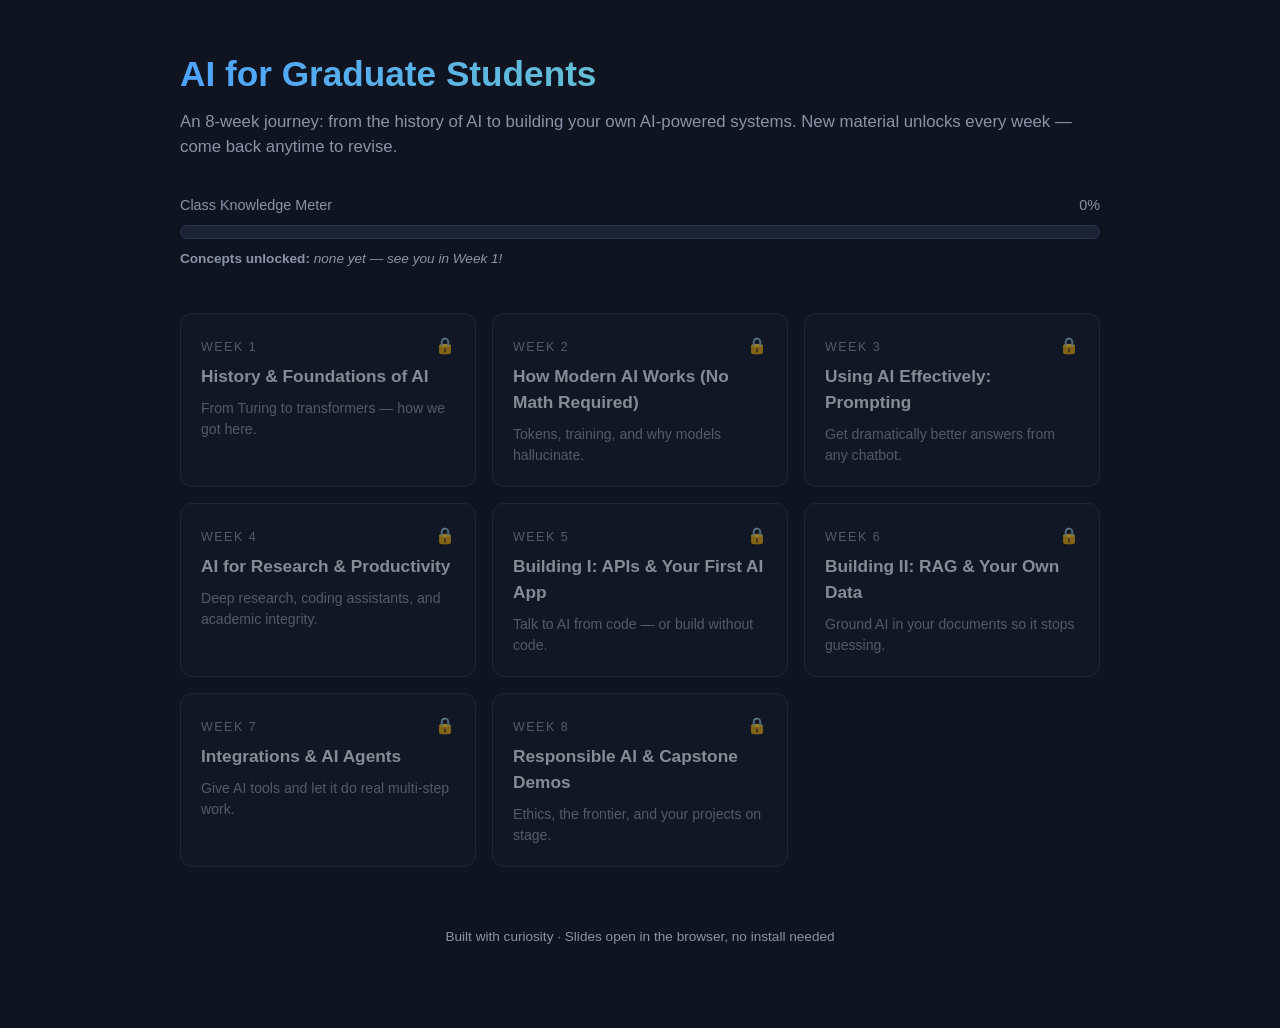
==== index.html @ 21fd72be "Course site scaffold" ====
<!DOCTYPE html>
<html lang="en">
<head>
<meta charset="utf-8">
<meta name="viewport" content="width=device-width, initial-scale=1">
<title>AI for Graduate Students — 8-Week Course</title>
<style>
  :root {
    --bg: #0f1420;
    --card: #1a2233;
    --card-locked: #141a28;
    --accent: #4da3ff;
    --accent2: #7ee0a3;
    --text: #e8edf5;
    --muted: #8a94a8;
    --border: #2a3450;
  }
  * { box-sizing: border-box; margin: 0; padding: 0; }
  body {
    background: var(--bg);
    color: var(--text);
    font-family: -apple-system, "Segoe UI", Roboto, Helvetica, Arial, sans-serif;
    line-height: 1.5;
  }
  .wrap { max-width: 960px; margin: 0 auto; padding: 48px 20px 80px; }
  header h1 {
    font-size: 2.2rem;
    background: linear-gradient(90deg, var(--accent), var(--accent2));
    -webkit-background-clip: text;
    background-clip: text;
    color: transparent;
  }
  header p.sub { color: var(--muted); margin-top: 8px; font-size: 1.05rem; }

  /* Knowledge meter */
  .meter-block { margin: 36px 0 44px; }
  .meter-label { display: flex; justify-content: space-between; font-size: .9rem; color: var(--muted); margin-bottom: 8px; }
  .meter { height: 14px; background: var(--card); border: 1px solid var(--border); border-radius: 7px; overflow: hidden; }
  .meter-fill {
    height: 100%; width: 0%;
    background: linear-gradient(90deg, var(--accent), var(--accent2));
    border-radius: 7px;
    transition: width 1.2s ease;
  }
  .concepts { margin-top: 10px; font-size: .85rem; color: var(--muted); }
  .concepts span { display: inline-block; background: var(--card); border: 1px solid var(--border); border-radius: 12px; padding: 2px 10px; margin: 3px 4px 0 0; color: var(--accent2); }

  /* Week cards */
  .grid { display: grid; grid-template-columns: repeat(auto-fill, minmax(280px, 1fr)); gap: 16px; }
  .card {
    display: block; text-decoration: none; color: inherit;
    background: var(--card); border: 1px solid var(--border);
    border-radius: 12px; padding: 20px; transition: transform .15s ease, border-color .15s ease;
  }
  a.card:hover { transform: translateY(-3px); border-color: var(--accent); }
  .card .wk { font-size: .78rem; letter-spacing: .12em; text-transform: uppercase; color: var(--accent); }
  .card h3 { margin: 6px 0 8px; font-size: 1.08rem; }
  .card p { font-size: .88rem; color: var(--muted); }
  .card.locked { background: var(--card-locked); opacity: .55; cursor: default; }
  .card.locked .wk { color: var(--muted); }
  .card.locked .lock { float: right; }

  footer { margin-top: 60px; color: var(--muted); font-size: .85rem; text-align: center; }
</style>
</head>
<body>
<div class="wrap">
  <header>
    <h1>AI for Graduate Students</h1>
    <p class="sub">An 8-week journey: from the history of AI to building your own AI-powered systems. New material unlocks every week — come back anytime to revise.</p>
  </header>

  <section class="meter-block">
    <div class="meter-label"><span>Class Knowledge Meter</span><span id="meter-pct">0%</span></div>
    <div class="meter"><div class="meter-fill" id="meter-fill"></div></div>
    <div class="concepts" id="concepts"><strong>Concepts unlocked:</strong> <em id="no-concepts">none yet — see you in Week 1!</em></div>
  </section>

  <section class="grid" id="weeks"></section>

  <footer>Built with curiosity · Slides open in the browser, no install needed</footer>
</div>

<script>
/* ====== EDIT THIS LINE ON EACH RELEASE DAY ====== */
const RELEASED_WEEKS = 0;
/* ================================================ */

const WEEKS = [
  { n: 1, title: "History & Foundations of AI",
    desc: "From Turing to transformers — how we got here.",
    concepts: ["AI vs ML vs DL", "AI winters", "Transformers"] },
  { n: 2, title: "How Modern AI Works (No Math Required)",
    desc: "Tokens, training, and why models hallucinate.",
    concepts: ["Tokens", "Embeddings", "Hallucination"] },
  { n: 3, title: "Using AI Effectively: Prompting",
    desc: "Get dramatically better answers from any chatbot.",
    concepts: ["Prompting", "Few-shot", "Chain-of-thought"] },
  { n: 4, title: "AI for Research & Productivity",
    desc: "Deep research, coding assistants, and academic integrity.",
    concepts: ["Deep research", "AI coding", "Verification"] },
  { n: 5, title: "Building I: APIs & Your First AI App",
    desc: "Talk to AI from code — or build without code.",
    concepts: ["APIs", "System prompts", "Structured output"] },
  { n: 6, title: "Building II: RAG & Your Own Data",
    desc: "Ground AI in your documents so it stops guessing.",
    concepts: ["RAG", "Vector search", "Grounding"] },
  { n: 7, title: "Integrations & AI Agents",
    desc: "Give AI tools and let it do real multi-step work.",
    concepts: ["Agents", "Tool use", "MCP"] },
  { n: 8, title: "Responsible AI & Capstone Demos",
    desc: "Ethics, the frontier, and your projects on stage.",
    concepts: ["AI safety", "Bias & fairness", "What's next"] },
];

const grid = document.getElementById("weeks");
WEEKS.forEach(w => {
  const released = w.n <= RELEASED_WEEKS;
  const el = document.createElement(released ? "a" : "div");
  el.className = "card" + (released ? "" : " locked");
  if (released) el.href = `weeks/week${w.n}/`;
  el.innerHTML = `<span class="wk">Week ${w.n}</span>${released ? "" : '<span class="lock">🔒</span>'}
    <h3>${w.title}</h3><p>${w.desc}</p>`;
  grid.appendChild(el);
});

/* knowledge meter */
const pct = Math.round((RELEASED_WEEKS / WEEKS.length) * 100);
document.getElementById("meter-pct").textContent = pct + "%";
requestAnimationFrame(() =>
  requestAnimationFrame(() => document.getElementById("meter-fill").style.width = pct + "%"));

if (RELEASED_WEEKS > 0) {
  const unlocked = WEEKS.slice(0, RELEASED_WEEKS).flatMap(w => w.concepts);
  const c = document.getElementById("concepts");
  c.innerHTML = "<strong>Concepts unlocked:</strong> " + unlocked.map(x => `<span>${x}</span>`).join("");
}
</script>
</body>
</html>
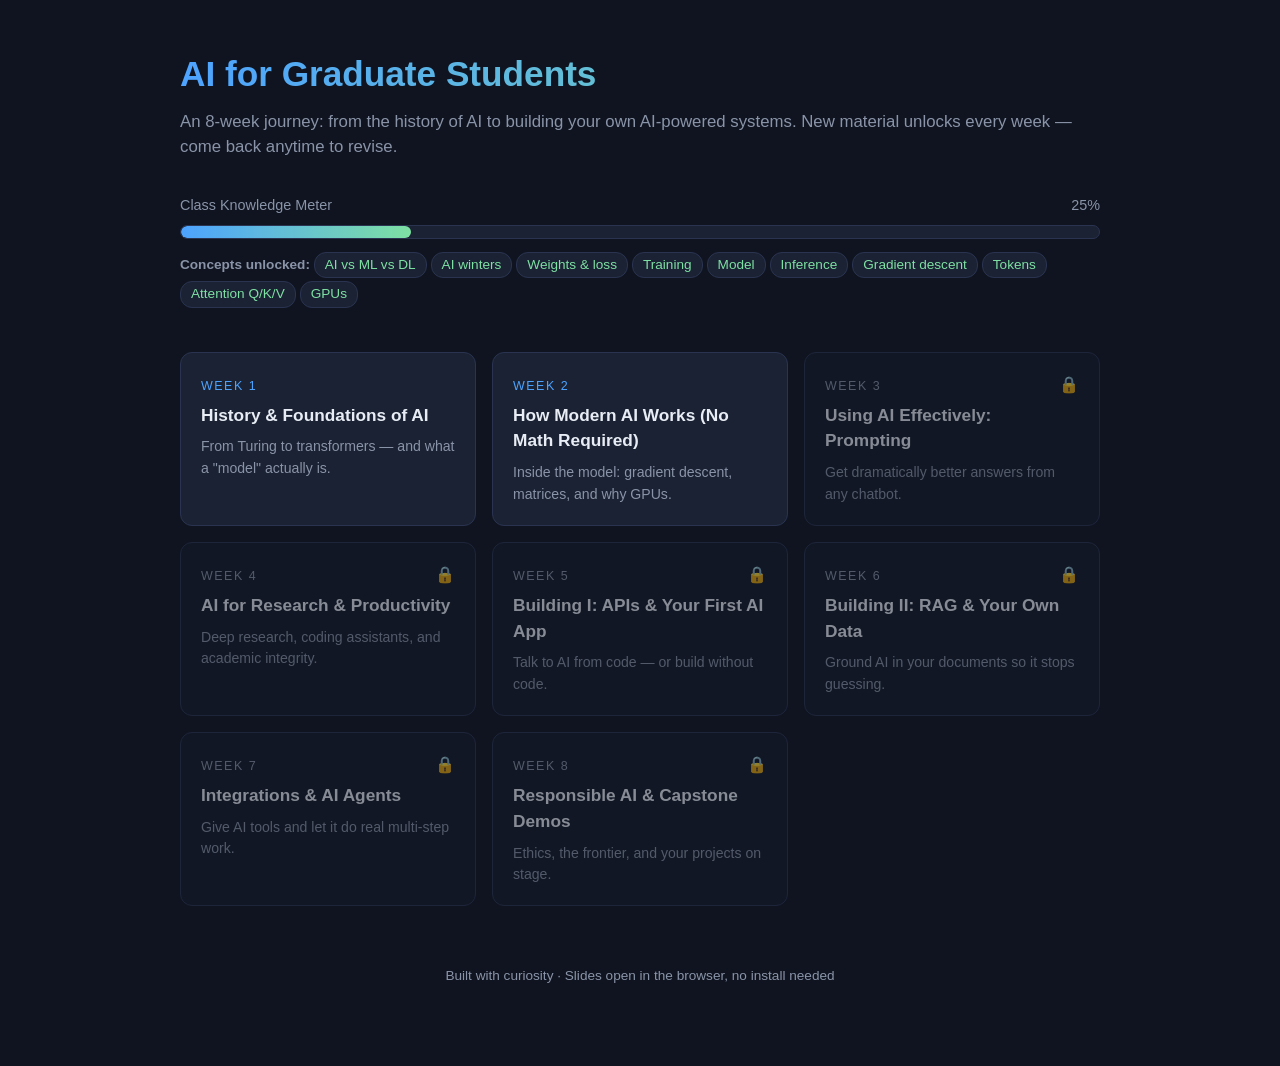
==== commit a70b1563: "Add word cloud; wire into Week 1 and Week 2 chat waterfalls" ====
--- a/index.html
+++ b/index.html
@@ -83,16 +83,16 @@
 
 <script>
 /* ====== EDIT THIS LINE ON EACH RELEASE DAY ====== */
-const RELEASED_WEEKS = 0;
+const RELEASED_WEEKS = 2;
 /* ================================================ */
 
 const WEEKS = [
   { n: 1, title: "History & Foundations of AI",
-    desc: "From Turing to transformers — how we got here.",
-    concepts: ["AI vs ML vs DL", "AI winters", "Transformers"] },
+    desc: "From Turing to transformers — and what a \"model\" actually is.",
+    concepts: ["AI vs ML vs DL", "AI winters", "Weights & loss", "Training", "Model", "Inference"] },
   { n: 2, title: "How Modern AI Works (No Math Required)",
-    desc: "Tokens, training, and why models hallucinate.",
-    concepts: ["Tokens", "Embeddings", "Hallucination"] },
+    desc: "Inside the model: gradient descent, matrices, and why GPUs.",
+    concepts: ["Gradient descent", "Tokens", "Attention Q/K/V", "GPUs"] },
   { n: 3, title: "Using AI Effectively: Prompting",
     desc: "Get dramatically better answers from any chatbot.",
     concepts: ["Prompting", "Few-shot", "Chain-of-thought"] },
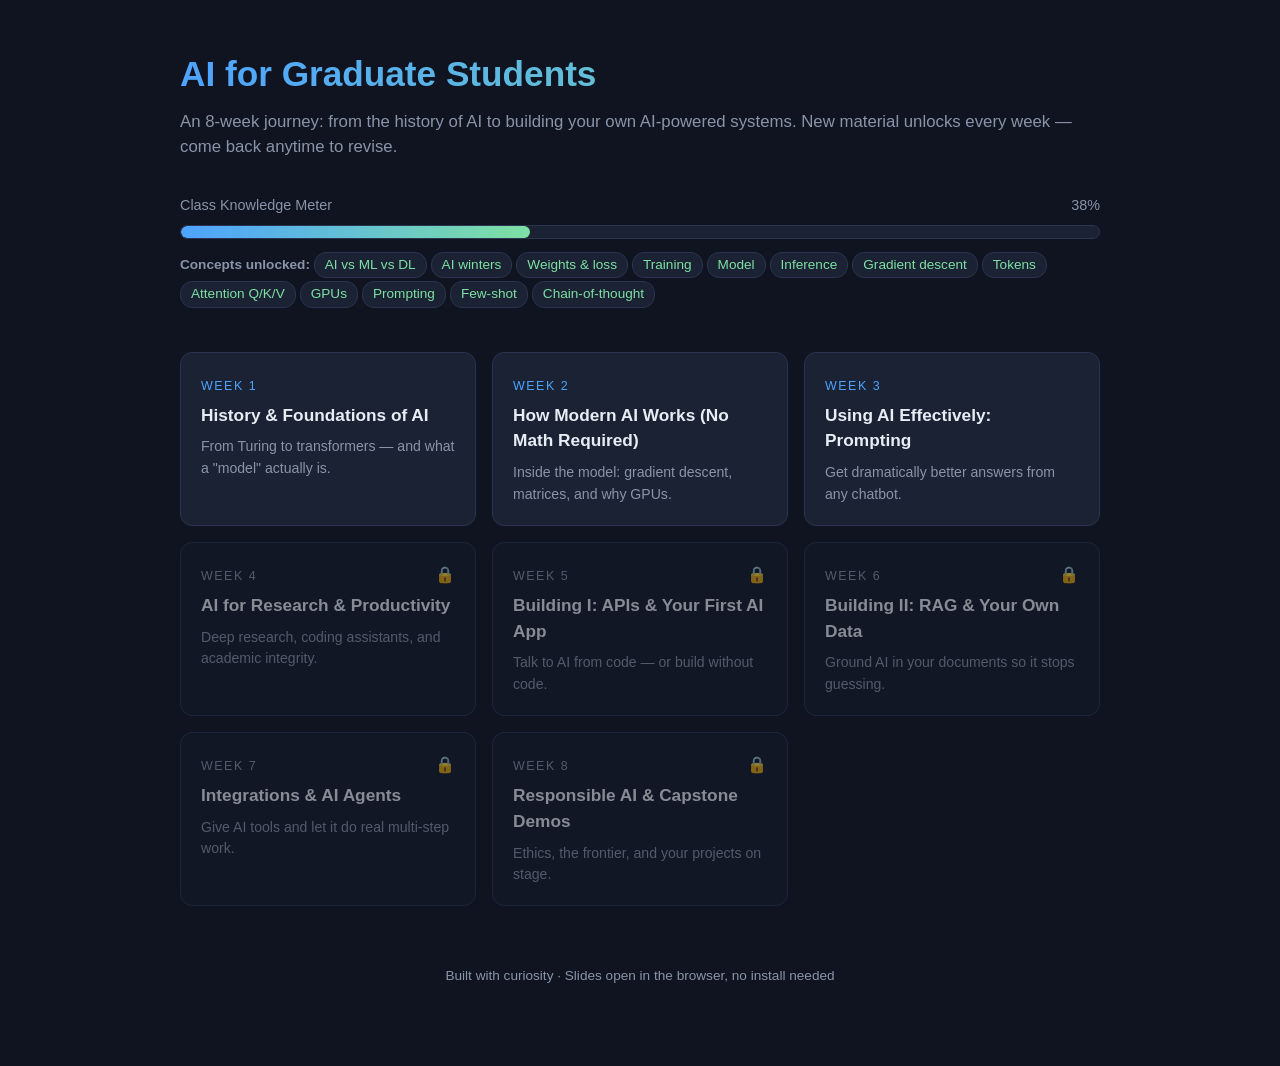
==== commit 5dbf2f4b: "Release Week 3: prompting, temperature, hallucination; word cloud; landing page" ====
--- a/index.html
+++ b/index.html
@@ -83,7 +83,7 @@
 
 <script>
 /* ====== EDIT THIS LINE ON EACH RELEASE DAY ====== */
-const RELEASED_WEEKS = 2;
+const RELEASED_WEEKS = 3;
 /* ================================================ */
 
 const WEEKS = [
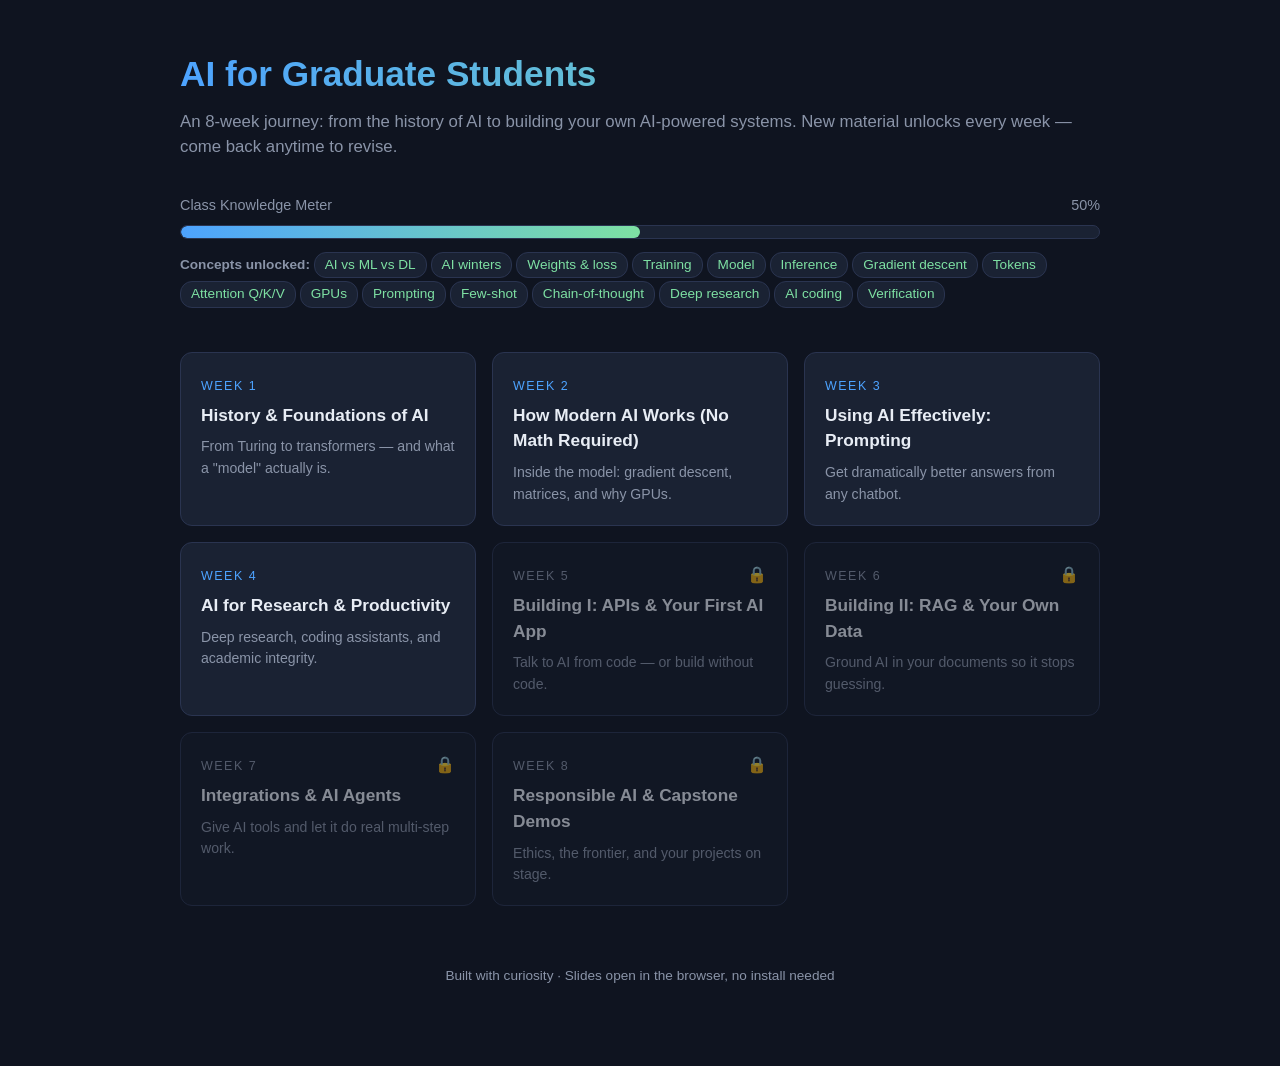
==== commit 7980d40d: "Release Week 4: research & study, skills, capstone launch; restore Week 3" ====
--- a/index.html
+++ b/index.html
@@ -83,7 +83,7 @@
 
 <script>
 /* ====== EDIT THIS LINE ON EACH RELEASE DAY ====== */
-const RELEASED_WEEKS = 3;
+const RELEASED_WEEKS = 4;
 /* ================================================ */
 
 const WEEKS = [
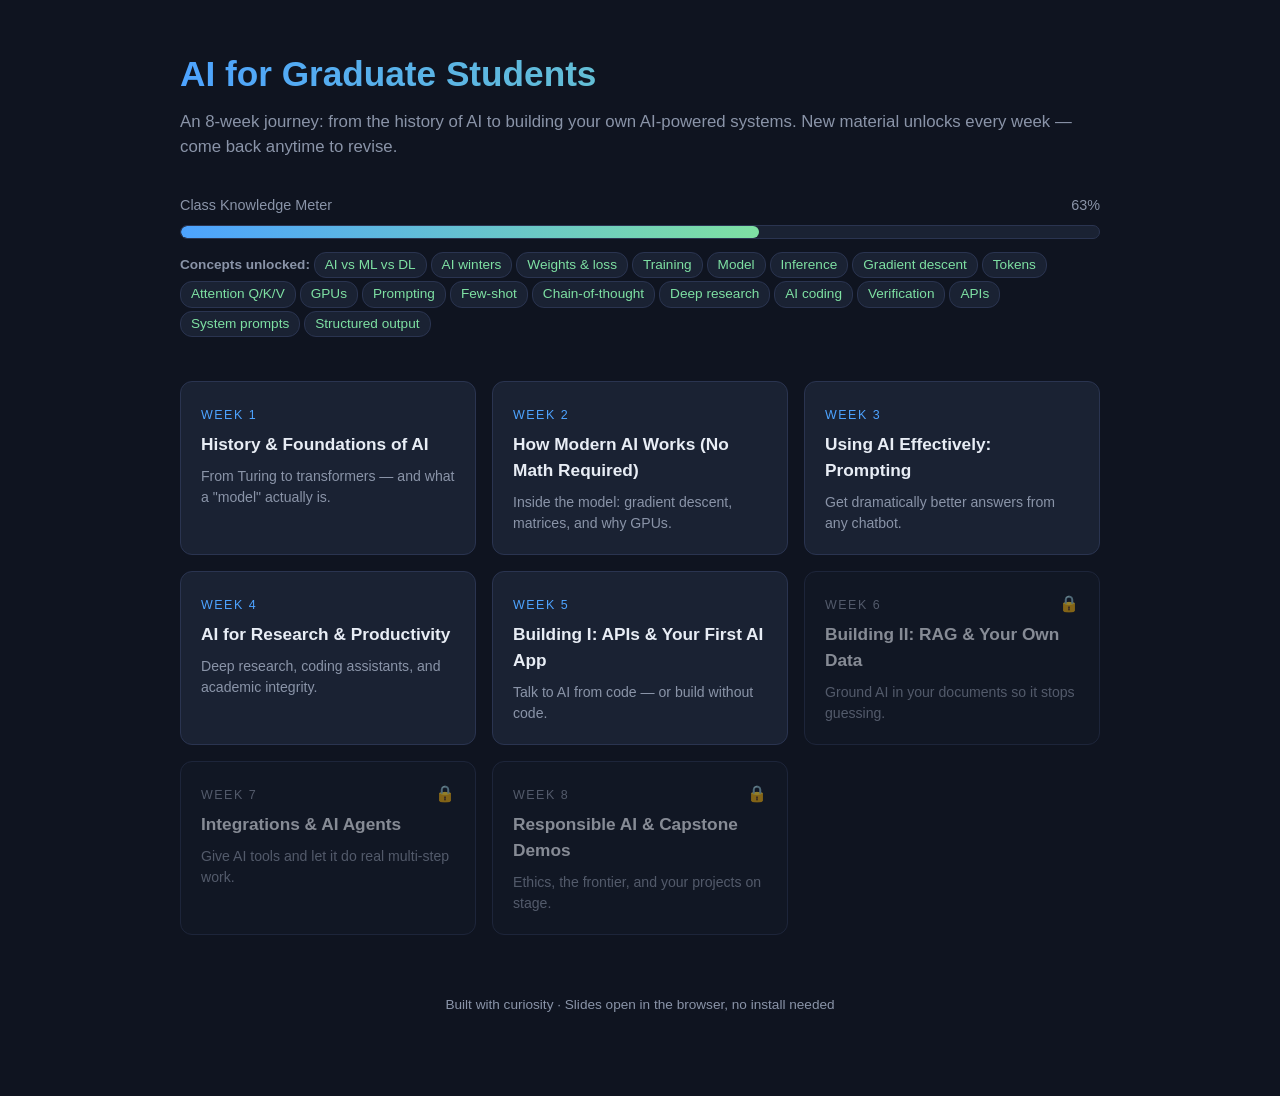
==== commit 750e3274: "Release Week 5: hands-on build, Colab notebook" ====
--- a/index.html
+++ b/index.html
@@ -83,7 +83,7 @@
 
 <script>
 /* ====== EDIT THIS LINE ON EACH RELEASE DAY ====== */
-const RELEASED_WEEKS = 4;
+const RELEASED_WEEKS = 5;
 /* ================================================ */
 
 const WEEKS = [
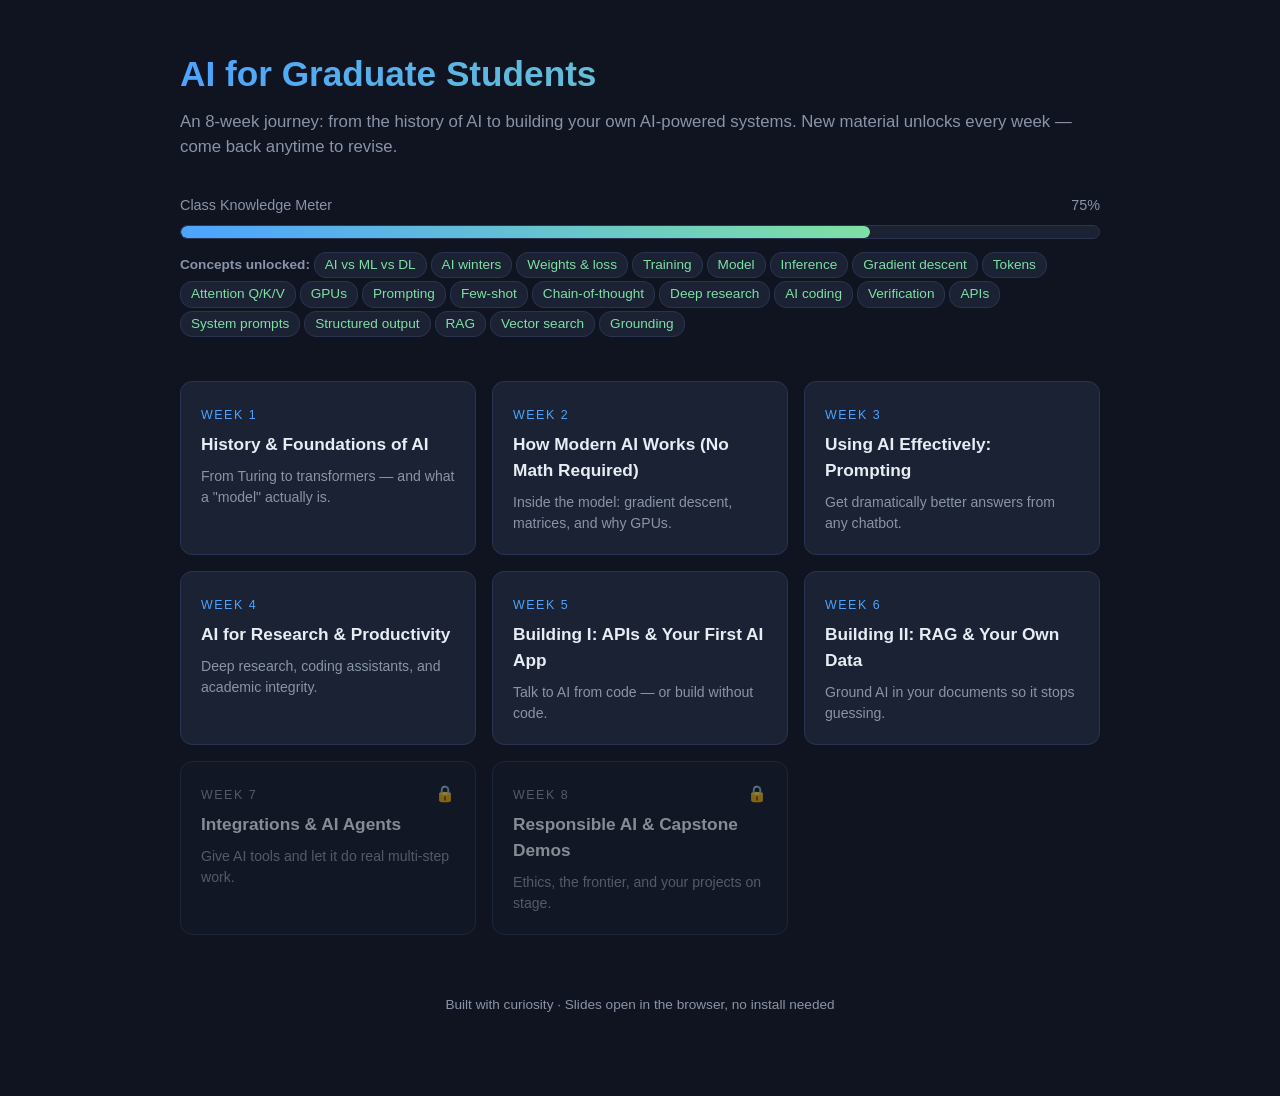
==== commit 10659d6c: "Release Week 6: RAG and your own data" ====
--- a/index.html
+++ b/index.html
@@ -83,7 +83,7 @@
 
 <script>
 /* ====== EDIT THIS LINE ON EACH RELEASE DAY ====== */
-const RELEASED_WEEKS = 5;
+const RELEASED_WEEKS = 6;
 /* ================================================ */
 
 const WEEKS = [
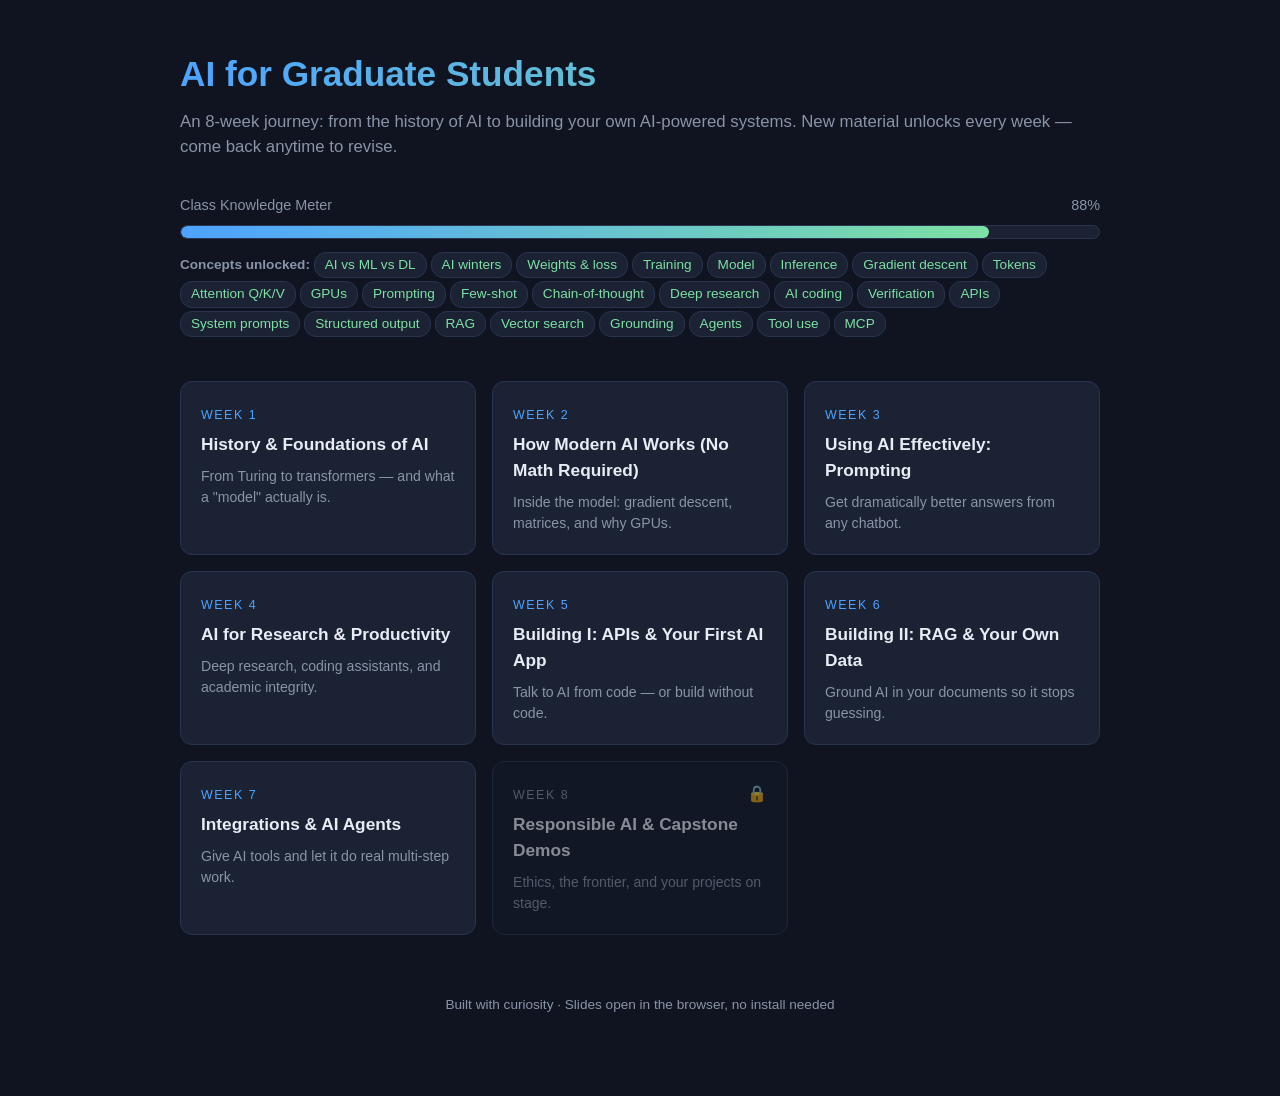
==== commit e174a457: "Release Week 7: agents, MCP, n8n" ====
--- a/index.html
+++ b/index.html
@@ -83,7 +83,7 @@
 
 <script>
 /* ====== EDIT THIS LINE ON EACH RELEASE DAY ====== */
-const RELEASED_WEEKS = 6;
+const RELEASED_WEEKS = 7;
 /* ================================================ */
 
 const WEEKS = [
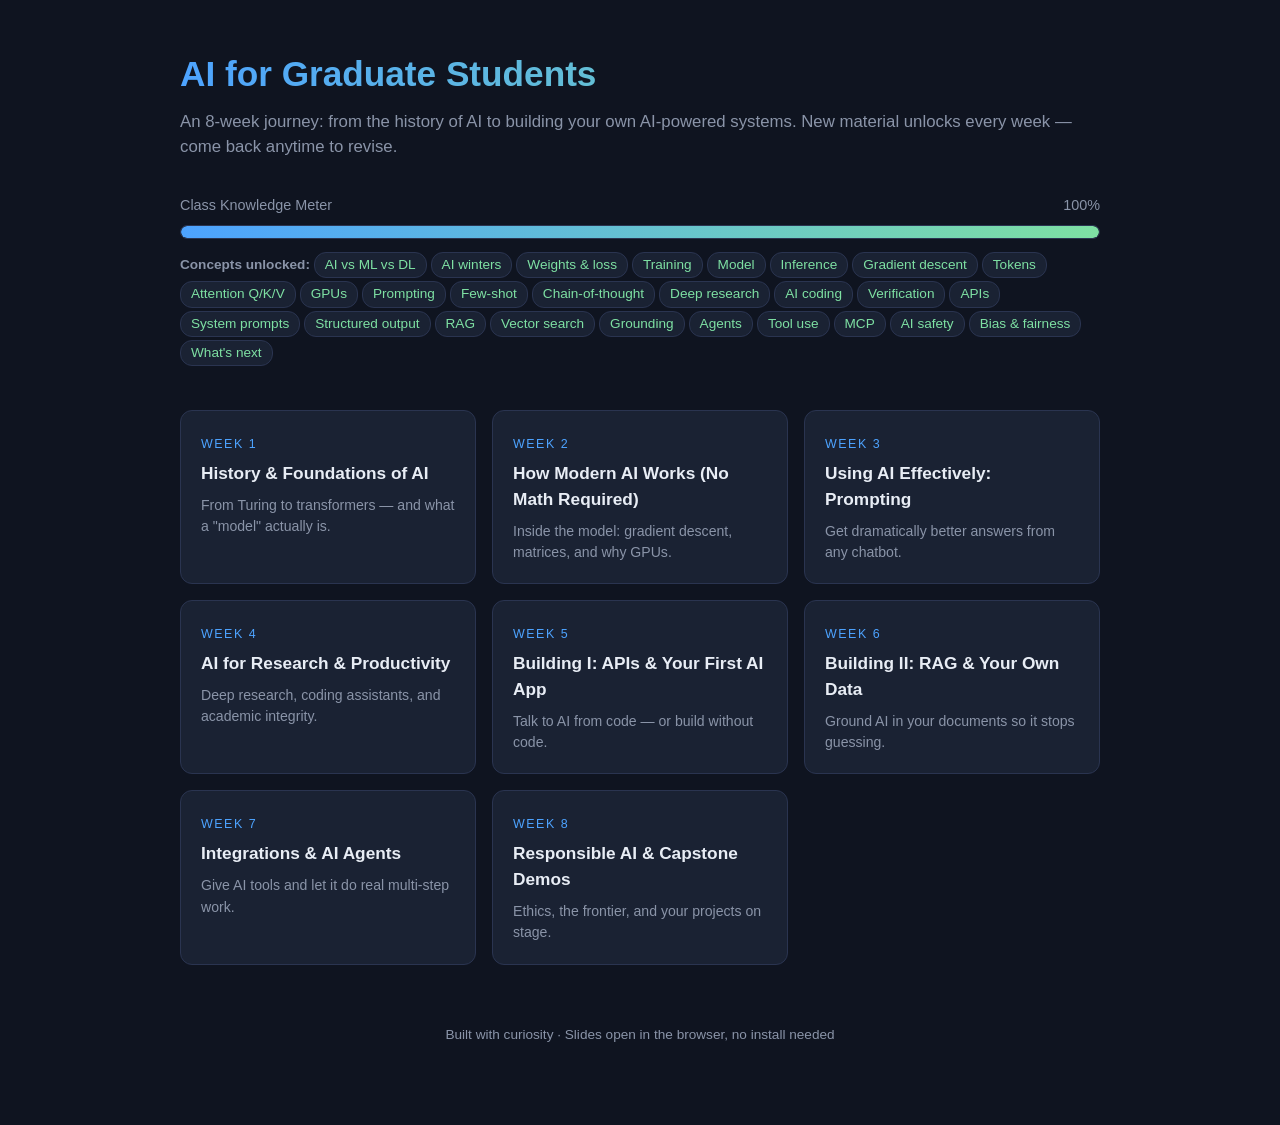
==== commit 395a8895: "Release Week 8: responsible AI, agents, demo day part 1" ====
--- a/index.html
+++ b/index.html
@@ -83,7 +83,7 @@
 
 <script>
 /* ====== EDIT THIS LINE ON EACH RELEASE DAY ====== */
-const RELEASED_WEEKS = 7;
+const RELEASED_WEEKS = 8;
 /* ================================================ */
 
 const WEEKS = [
